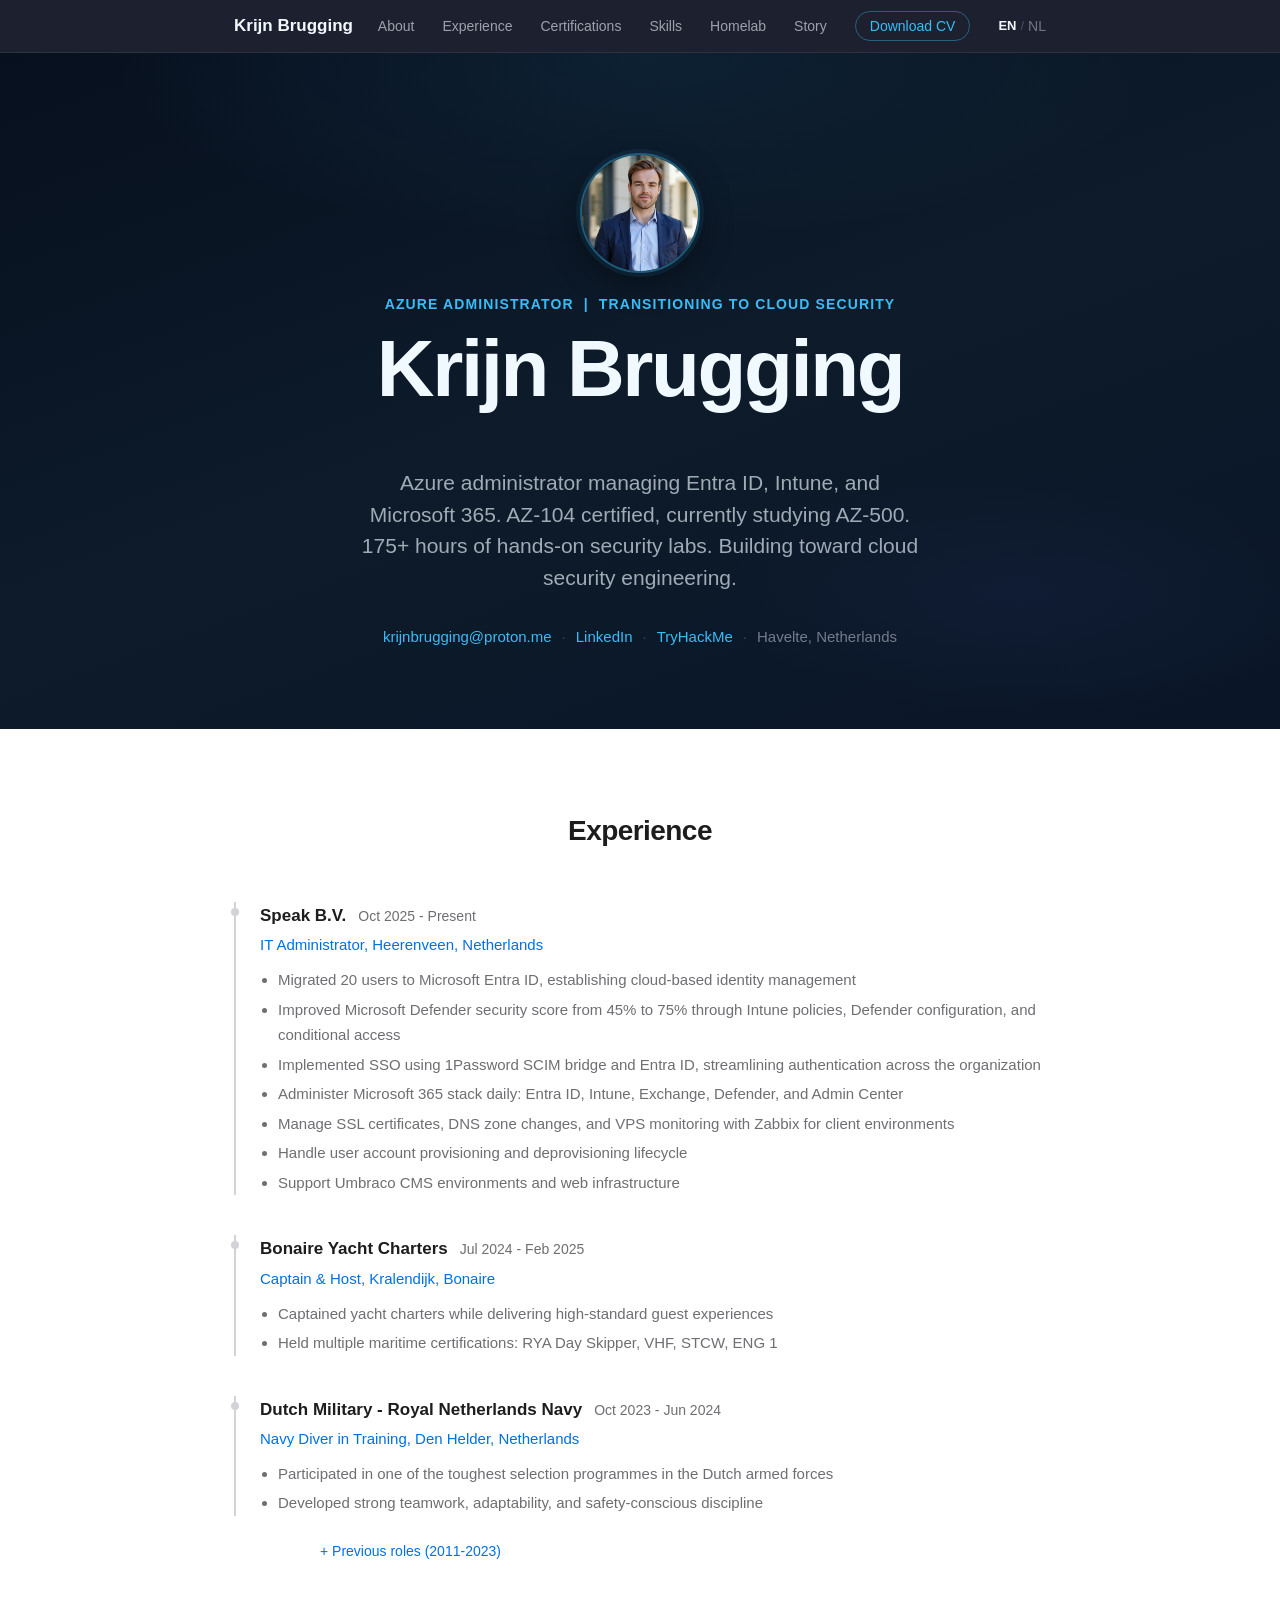
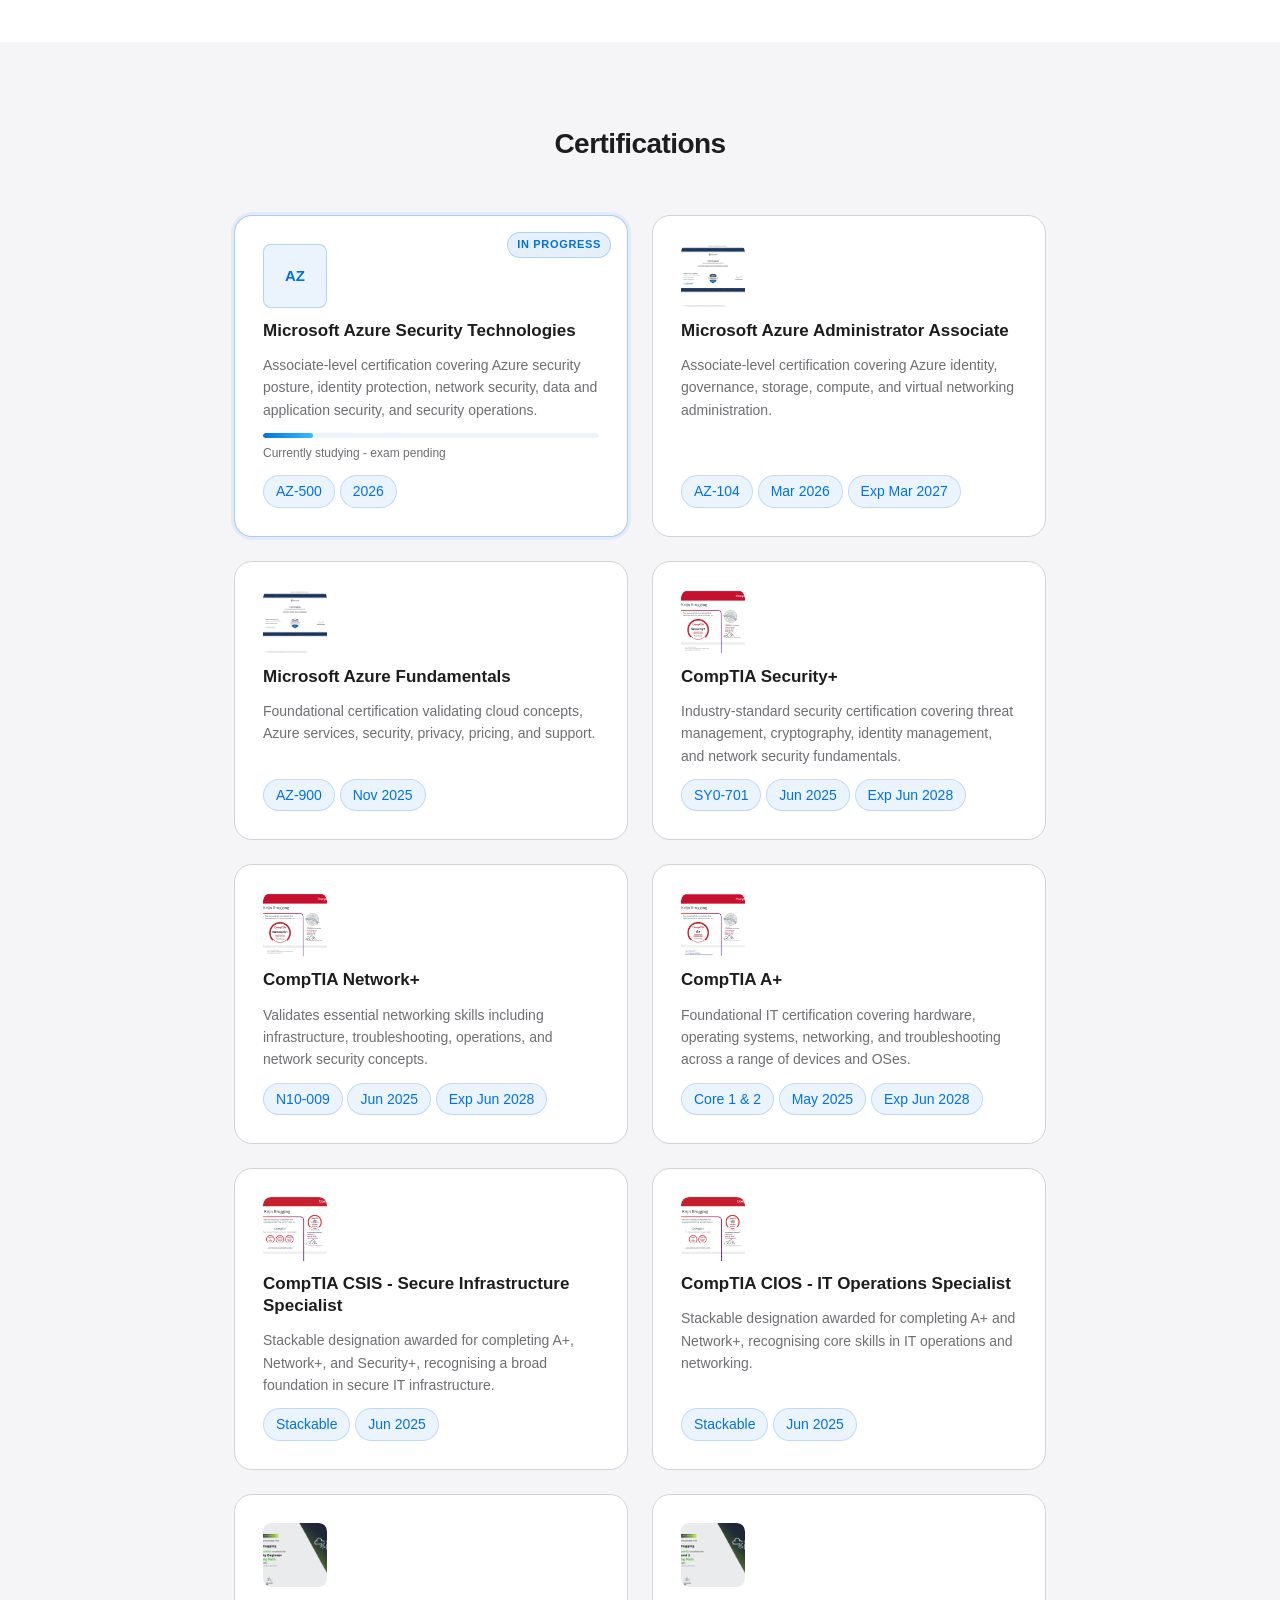
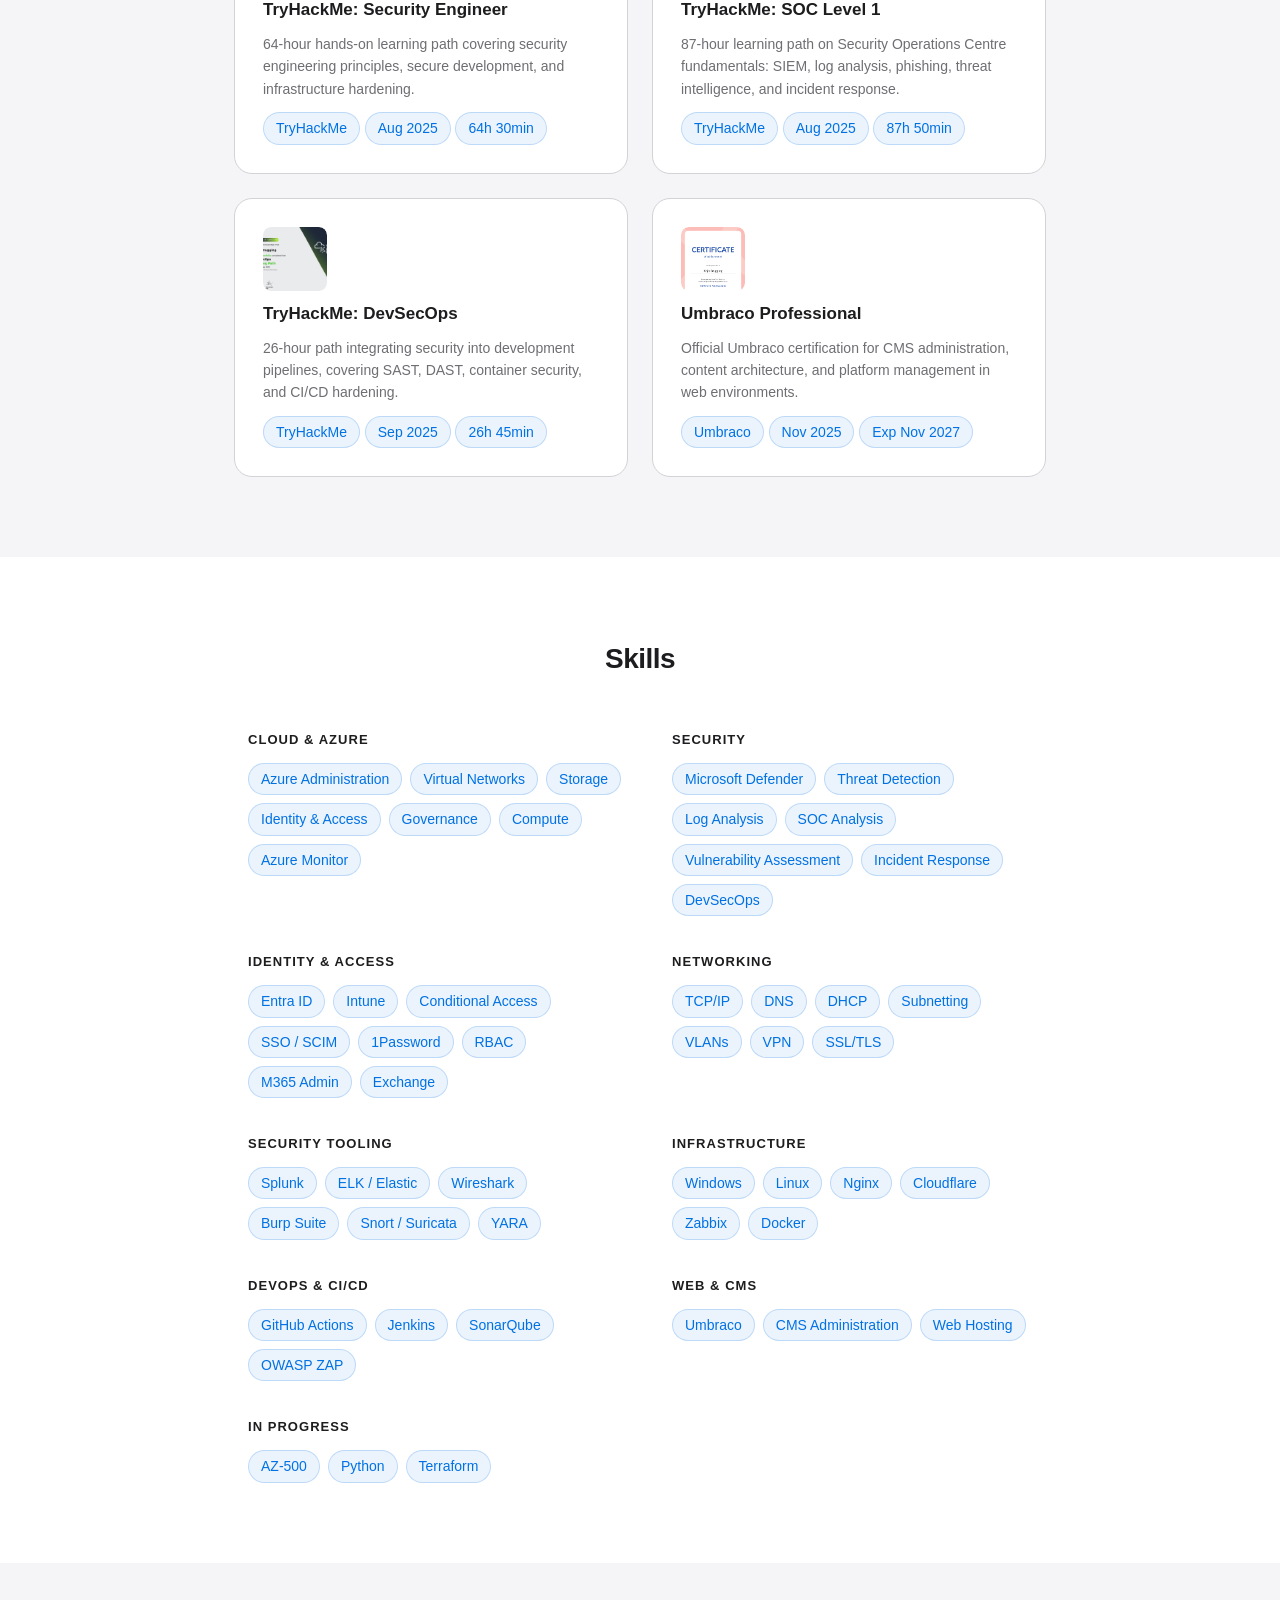
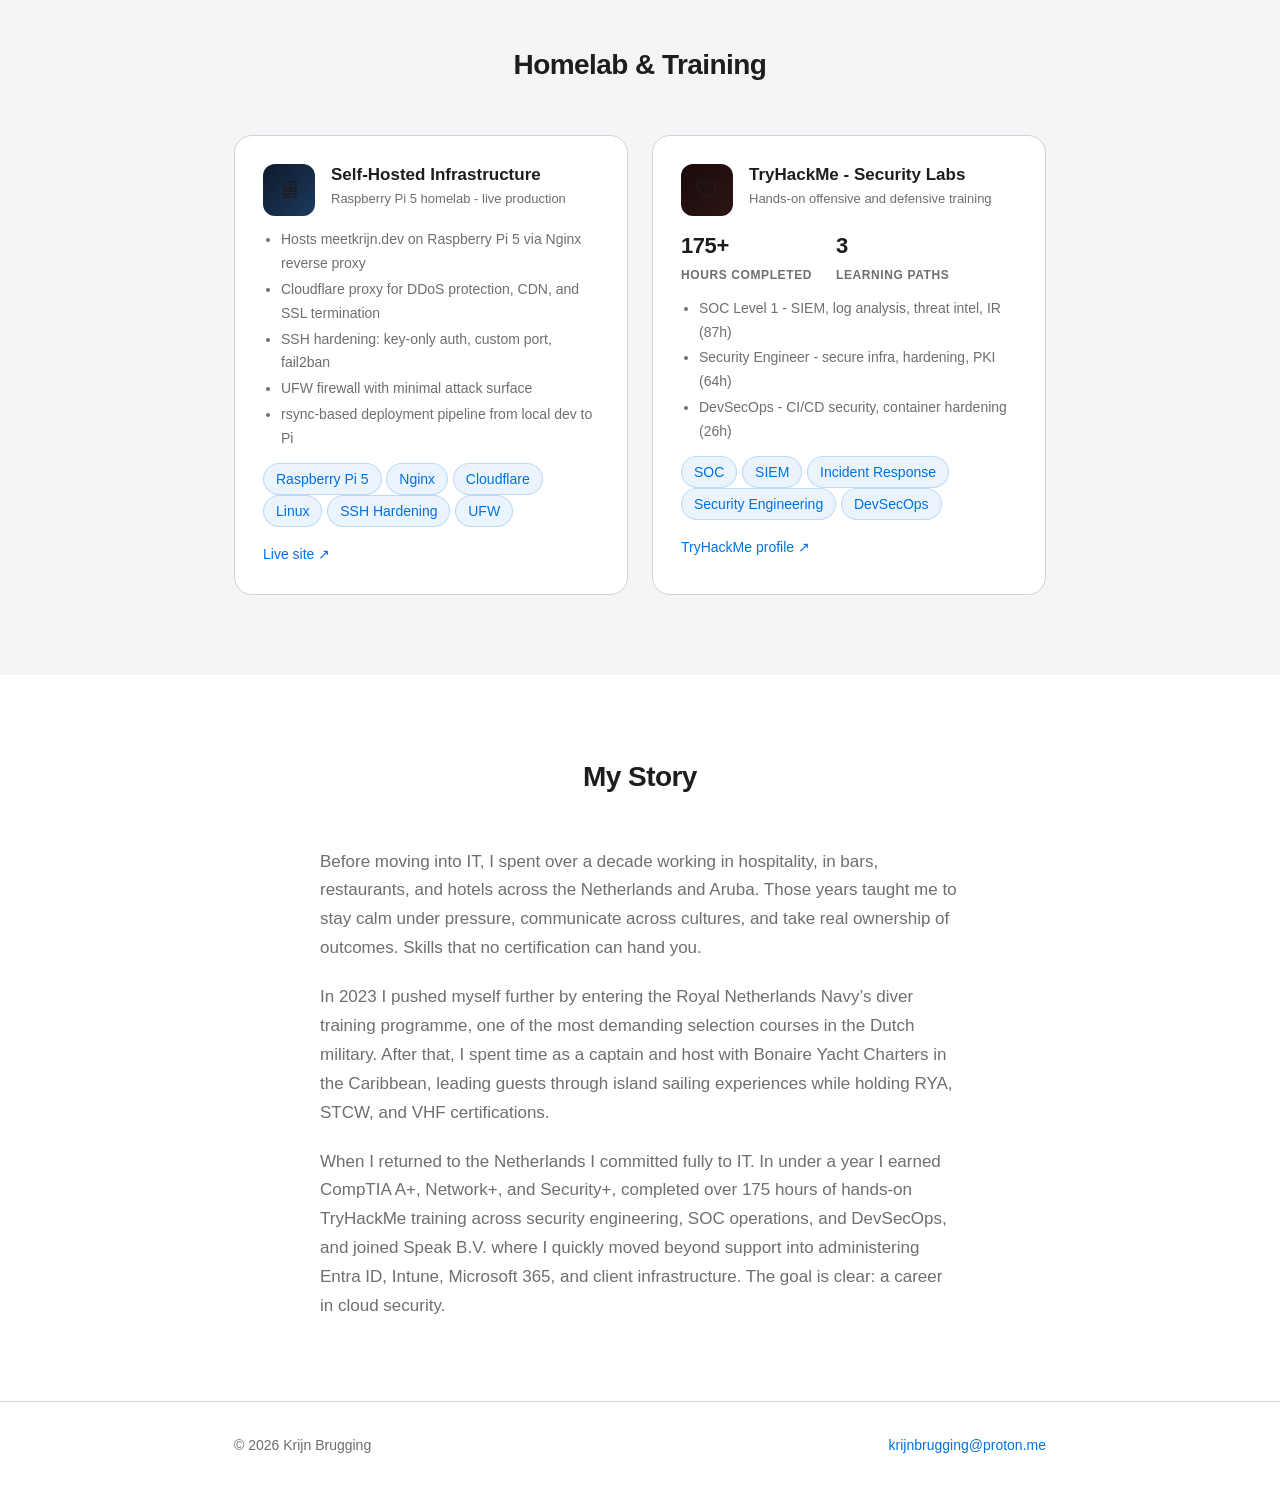
==== index.html @ ec7f920e "feat: resume site refresh - dark hero, cloud security positioning, homelab section, AZ-500 card" ====
<!DOCTYPE html>
<html lang="en">
<head>
  <meta charset="UTF-8">
  <meta name="viewport" content="width=device-width, initial-scale=1.0">
  <meta name="description" content="Krijn Brugging, Azure Administrator transitioning to cloud security. AZ-104 certified, studying AZ-500. Security+, Network+, 175+ hours hands-on security training.">

  <!-- Open Graph -->
  <meta property="og:title" content="Krijn Brugging | Azure Administrator - Transitioning to Cloud Security">
  <meta property="og:description" content="Azure Administrator managing Entra ID, Intune, and Microsoft 365. AZ-104 certified, studying AZ-500. Building toward cloud security engineering in the Netherlands.">
  <meta property="og:url" content="https://meetkrijn.dev">
  <meta property="og:type" content="website">

  <!-- Canonical -->
  <link rel="canonical" href="https://meetkrijn.dev">

  <title>Krijn Brugging | Azure Administrator - Transitioning to Cloud Security</title>
  <link rel="stylesheet" href="style.css?v=4">
</head>
<body>
  <header class="site-nav">
    <nav class="container nav-inner">
      <a href="#hero" class="nav-name">Krijn Brugging</a>
      <ul class="nav-links">
        <li><a href="#hero">About</a></li>
        <li><a href="#experience">Experience</a></li>
        <li><a href="#projects">Certifications</a></li>
        <li><a href="#skills">Skills</a></li>
        <li><a href="#homelab">Homelab</a></li>
        <li><a href="#story">Story</a></li>
        <li>
          <a href="assets/cv-en.pdf" class="nav-cta" download>Download CV</a>
        </li>
        <li class="nav-lang">
          <span class="lang-active">EN</span>
          <span class="lang-sep">/</span>
          <a href="nl/">NL</a>
        </li>
      </ul>
    </nav>
  </header>
  <main>
    <section id="hero" class="hero">
      <div class="container">
        <div class="hero-identity">
          <img src="assets/profile.jpg" alt="Krijn Brugging" class="hero-photo">
          <div class="hero-title">
            <p class="hero-eyebrow">Azure Administrator &nbsp;|&nbsp; Transitioning to Cloud Security</p>
            <h1 class="hero-name">Krijn Brugging</h1>
          </div>
        </div>
        <p class="hero-bio">
          Azure administrator managing Entra ID, Intune, and Microsoft 365.
          AZ-104 certified, currently studying AZ-500. 175+ hours of hands-on
          security labs. Building toward cloud security engineering.
        </p>
        <div class="hero-links">
          <a href="mailto:krijnbrugging@proton.me">krijnbrugging@proton.me</a>
          <span class="hero-sep">·</span>
          <a href="https://www.linkedin.com/in/krijn-brugging-920168384" target="_blank" rel="noopener">LinkedIn</a>
          <span class="hero-sep">·</span>
          <a href="https://tryhackme.com/p/T1MBER.W0LF" target="_blank" rel="noopener">TryHackMe</a>
          <span class="hero-sep">·</span>
          <span class="hero-location">Havelte, Netherlands</span>
        </div>
      </div>
    </section>

  <section id="experience" class="section">
    <div class="container">
      <h2 class="section-title">Experience</h2>
      <div class="timeline">

        <div class="timeline-item">
          <div class="timeline-meta">
            <span class="timeline-company">Speak B.V.</span>
            <span class="timeline-period">Oct 2025 - Present</span>
          </div>
          <h3 class="timeline-role">IT Administrator, Heerenveen, Netherlands</h3>
          <ul class="timeline-bullets">
            <li>Migrated 20 users to Microsoft Entra ID, establishing cloud-based identity management</li>
            <li>Improved Microsoft Defender security score from 45% to 75% through Intune policies, Defender configuration, and conditional access</li>
            <li>Implemented SSO using 1Password SCIM bridge and Entra ID, streamlining authentication across the organization</li>
            <li>Administer Microsoft 365 stack daily: Entra ID, Intune, Exchange, Defender, and Admin Center</li>
            <li>Manage SSL certificates, DNS zone changes, and VPS monitoring with Zabbix for client environments</li>
            <li>Handle user account provisioning and deprovisioning lifecycle</li>
            <li>Support Umbraco CMS environments and web infrastructure</li>
          </ul>
        </div>

        <div class="timeline-item">
          <div class="timeline-meta">
            <span class="timeline-company">Bonaire Yacht Charters</span>
            <span class="timeline-period">Jul 2024 - Feb 2025</span>
          </div>
          <h3 class="timeline-role">Captain &amp; Host, Kralendijk, Bonaire</h3>
          <ul class="timeline-bullets">
            <li>Captained yacht charters while delivering high-standard guest experiences</li>
            <li>Held multiple maritime certifications: RYA Day Skipper, VHF, STCW, ENG 1</li>
          </ul>
        </div>

        <div class="timeline-item">
          <div class="timeline-meta">
            <span class="timeline-company">Dutch Military - Royal Netherlands Navy</span>
            <span class="timeline-period">Oct 2023 - Jun 2024</span>
          </div>
          <h3 class="timeline-role">Navy Diver in Training, Den Helder, Netherlands</h3>
          <ul class="timeline-bullets">
            <li>Participated in one of the toughest selection programmes in the Dutch armed forces</li>
            <li>Developed strong teamwork, adaptability, and safety-conscious discipline</li>
          </ul>
        </div>

      </div>
      <details class="story-history">
        <summary class="story-history-toggle">Previous roles (2011-2023)</summary>
        <ul class="history-list">
          <li>
            <span class="history-company">Hospitality, Aruba</span>
            <span class="history-period">2014-2023</span>
            <span class="history-role">Bar, restaurant, and hotel work across multiple venues in Aruba</span>
          </li>
          <li>
            <span class="history-company">Hospitality &amp; general labour, Netherlands</span>
            <span class="history-period">2011-2014</span>
            <span class="history-role">Various bar, restaurant, and general labourer roles</span>
          </li>
        </ul>
      </details>
    </div>
  </section>

  <section id="projects" class="section section-alt">
    <div class="container">
      <h2 class="section-title">Certifications</h2>
      <div class="cards-grid">

        <div class="card in-progress">
          <span class="in-progress-badge">In Progress</span>
          <div class="cert-thumb-placeholder" aria-hidden="true">AZ</div>
          <h3 class="card-title">Microsoft Azure Security Technologies</h3>
          <p class="card-desc">
            Associate-level certification covering Azure security posture, identity protection,
            network security, data and application security, and security operations.
          </p>
          <div class="progress-section">
            <div class="progress-bar-wrap">
              <div class="progress-bar"></div>
            </div>
            <span class="progress-label">Currently studying - exam pending</span>
          </div>
          <div class="card-tags">
            <span class="tag">AZ-500</span>
            <span class="tag">2026</span>
          </div>
        </div>

        <div class="card">
          <button class="cert-thumb" data-img="assets/certs/az-104.png" aria-label="View Azure Administrator certificate">
            <img src="assets/certs/az-104.png" alt="Microsoft Azure Administrator Associate certificate" loading="lazy">
          </button>
          <h3 class="card-title">Microsoft Azure Administrator Associate</h3>
          <p class="card-desc">
            Associate-level certification covering Azure identity, governance, storage,
            compute, and virtual networking administration.
          </p>
          <div class="card-tags">
            <span class="tag">AZ-104</span>
            <span class="tag">Mar 2026</span>
            <span class="tag">Exp Mar 2027</span>
          </div>
        </div>

        <div class="card">
          <button class="cert-thumb" data-img="assets/certs/az-900.png" aria-label="View Azure Fundamentals certificate">
            <img src="assets/certs/az-900.png" alt="Microsoft Azure Fundamentals certificate" loading="lazy">
          </button>
          <h3 class="card-title">Microsoft Azure Fundamentals</h3>
          <p class="card-desc">
            Foundational certification validating cloud concepts, Azure services,
            security, privacy, pricing, and support.
          </p>
          <div class="card-tags">
            <span class="tag">AZ-900</span>
            <span class="tag">Nov 2025</span>
          </div>
        </div>

        <div class="card">
          <button class="cert-thumb" data-img="assets/certs/security-plus.png" aria-label="View Security+ certificate">
            <img src="assets/certs/security-plus.png" alt="CompTIA Security+ certificate" loading="lazy">
          </button>
          <h3 class="card-title">CompTIA Security+</h3>
          <p class="card-desc">
            Industry-standard security certification covering threat management,
            cryptography, identity management, and network security fundamentals.
          </p>
          <div class="card-tags">
            <span class="tag">SY0-701</span>
            <span class="tag">Jun 2025</span>
            <span class="tag">Exp Jun 2028</span>
          </div>
        </div>

        <div class="card">
          <button class="cert-thumb" data-img="assets/certs/network-plus.png" aria-label="View Network+ certificate">
            <img src="assets/certs/network-plus.png" alt="CompTIA Network+ certificate" loading="lazy">
          </button>
          <h3 class="card-title">CompTIA Network+</h3>
          <p class="card-desc">
            Validates essential networking skills including infrastructure,
            troubleshooting, operations, and network security concepts.
          </p>
          <div class="card-tags">
            <span class="tag">N10-009</span>
            <span class="tag">Jun 2025</span>
            <span class="tag">Exp Jun 2028</span>
          </div>
        </div>

        <div class="card">
          <button class="cert-thumb" data-img="assets/certs/a-plus.png" aria-label="View A+ certificate">
            <img src="assets/certs/a-plus.png" alt="CompTIA A+ certificate" loading="lazy">
          </button>
          <h3 class="card-title">CompTIA A+</h3>
          <p class="card-desc">
            Foundational IT certification covering hardware, operating systems,
            networking, and troubleshooting across a range of devices and OSes.
          </p>
          <div class="card-tags">
            <span class="tag">Core 1 &amp; 2</span>
            <span class="tag">May 2025</span>
            <span class="tag">Exp Jun 2028</span>
          </div>
        </div>

        <div class="card">
          <button class="cert-thumb" data-img="assets/certs/csis.png" aria-label="View CSIS certificate">
            <img src="assets/certs/csis.png" alt="CompTIA CSIS certificate" loading="lazy">
          </button>
          <h3 class="card-title">CompTIA CSIS - Secure Infrastructure Specialist</h3>
          <p class="card-desc">
            Stackable designation awarded for completing A+, Network+, and Security+,
            recognising a broad foundation in secure IT infrastructure.
          </p>
          <div class="card-tags">
            <span class="tag">Stackable</span>
            <span class="tag">Jun 2025</span>
          </div>
        </div>

        <div class="card">
          <button class="cert-thumb" data-img="assets/certs/cios.png" aria-label="View CIOS certificate">
            <img src="assets/certs/cios.png" alt="CompTIA CIOS certificate" loading="lazy">
          </button>
          <h3 class="card-title">CompTIA CIOS - IT Operations Specialist</h3>
          <p class="card-desc">
            Stackable designation awarded for completing A+ and Network+,
            recognising core skills in IT operations and networking.
          </p>
          <div class="card-tags">
            <span class="tag">Stackable</span>
            <span class="tag">Jun 2025</span>
          </div>
        </div>

        <div class="card">
          <button class="cert-thumb" data-img="assets/certs/tryhackme-se.png" aria-label="View TryHackMe Security Engineer certificate">
            <img src="assets/certs/tryhackme-se.png" alt="TryHackMe Security Engineer certificate" loading="lazy">
          </button>
          <h3 class="card-title">TryHackMe: Security Engineer</h3>
          <p class="card-desc">
            64-hour hands-on learning path covering security engineering
            principles, secure development, and infrastructure hardening.
          </p>
          <div class="card-tags">
            <span class="tag">TryHackMe</span>
            <span class="tag">Aug 2025</span>
            <span class="tag">64h 30min</span>
          </div>
        </div>

        <div class="card">
          <button class="cert-thumb" data-img="assets/certs/tryhackme-soc.png" aria-label="View TryHackMe SOC Level 1 certificate">
            <img src="assets/certs/tryhackme-soc.png" alt="TryHackMe SOC Level 1 certificate" loading="lazy">
          </button>
          <h3 class="card-title">TryHackMe: SOC Level 1</h3>
          <p class="card-desc">
            87-hour learning path on Security Operations Centre fundamentals:
            SIEM, log analysis, phishing, threat intelligence, and incident response.
          </p>
          <div class="card-tags">
            <span class="tag">TryHackMe</span>
            <span class="tag">Aug 2025</span>
            <span class="tag">87h 50min</span>
          </div>
        </div>

        <div class="card">
          <button class="cert-thumb" data-img="assets/certs/tryhackme-devsecops.png" aria-label="View TryHackMe DevSecOps certificate">
            <img src="assets/certs/tryhackme-devsecops.png" alt="TryHackMe DevSecOps certificate" loading="lazy">
          </button>
          <h3 class="card-title">TryHackMe: DevSecOps</h3>
          <p class="card-desc">
            26-hour path integrating security into development pipelines,
            covering SAST, DAST, container security, and CI/CD hardening.
          </p>
          <div class="card-tags">
            <span class="tag">TryHackMe</span>
            <span class="tag">Sep 2025</span>
            <span class="tag">26h 45min</span>
          </div>
        </div>

        <div class="card">
          <button class="cert-thumb" data-img="assets/certs/umbraco.png" aria-label="View Umbraco Professional certificate">
            <img src="assets/certs/umbraco.png" alt="Umbraco Professional certificate" loading="lazy">
          </button>
          <h3 class="card-title">Umbraco Professional</h3>
          <p class="card-desc">
            Official Umbraco certification for CMS administration, content
            architecture, and platform management in web environments.
          </p>
          <div class="card-tags">
            <span class="tag">Umbraco</span>
            <span class="tag">Nov 2025</span>
            <span class="tag">Exp Nov 2027</span>
          </div>
        </div>

      </div>
    </div>
  </section>

  <section id="skills" class="section">
    <div class="container">
      <h2 class="section-title">Skills</h2>
      <div class="skills-grid">

        <div class="skill-group">
          <h3 class="skill-group-title">Cloud &amp; Azure</h3>
          <div class="skill-tags">
            <span class="tag">Azure Administration</span>
            <span class="tag">Virtual Networks</span>
            <span class="tag">Storage</span>
            <span class="tag">Identity &amp; Access</span>
            <span class="tag">Governance</span>
            <span class="tag">Compute</span>
            <span class="tag">Azure Monitor</span>
          </div>
        </div>

        <div class="skill-group">
          <h3 class="skill-group-title">Security</h3>
          <div class="skill-tags">
            <span class="tag">Microsoft Defender</span>
            <span class="tag">Threat Detection</span>
            <span class="tag">Log Analysis</span>
            <span class="tag">SOC Analysis</span>
            <span class="tag">Vulnerability Assessment</span>
            <span class="tag">Incident Response</span>
            <span class="tag">DevSecOps</span>
          </div>
        </div>

        <div class="skill-group">
          <h3 class="skill-group-title">Identity &amp; Access</h3>
          <div class="skill-tags">
            <span class="tag">Entra ID</span>
            <span class="tag">Intune</span>
            <span class="tag">Conditional Access</span>
            <span class="tag">SSO / SCIM</span>
            <span class="tag">1Password</span>
            <span class="tag">RBAC</span>
            <span class="tag">M365 Admin</span>
            <span class="tag">Exchange</span>
          </div>
        </div>

        <div class="skill-group">
          <h3 class="skill-group-title">Networking</h3>
          <div class="skill-tags">
            <span class="tag">TCP/IP</span>
            <span class="tag">DNS</span>
            <span class="tag">DHCP</span>
            <span class="tag">Subnetting</span>
            <span class="tag">VLANs</span>
            <span class="tag">VPN</span>
            <span class="tag">SSL/TLS</span>
          </div>
        </div>

        <div class="skill-group">
          <h3 class="skill-group-title">Security Tooling</h3>
          <div class="skill-tags">
            <span class="tag">Splunk</span>
            <span class="tag">ELK / Elastic</span>
            <span class="tag">Wireshark</span>
            <span class="tag">Burp Suite</span>
            <span class="tag">Snort / Suricata</span>
            <span class="tag">YARA</span>
          </div>
        </div>

        <div class="skill-group">
          <h3 class="skill-group-title">Infrastructure</h3>
          <div class="skill-tags">
            <span class="tag">Windows</span>
            <span class="tag">Linux</span>
            <span class="tag">Nginx</span>
            <span class="tag">Cloudflare</span>
            <span class="tag">Zabbix</span>
            <span class="tag">Docker</span>
          </div>
        </div>

        <div class="skill-group">
          <h3 class="skill-group-title">DevOps &amp; CI/CD</h3>
          <div class="skill-tags">
            <span class="tag">GitHub Actions</span>
            <span class="tag">Jenkins</span>
            <span class="tag">SonarQube</span>
            <span class="tag">OWASP ZAP</span>
          </div>
        </div>

        <div class="skill-group">
          <h3 class="skill-group-title">Web &amp; CMS</h3>
          <div class="skill-tags">
            <span class="tag">Umbraco</span>
            <span class="tag">CMS Administration</span>
            <span class="tag">Web Hosting</span>
          </div>
        </div>

        <div class="skill-group">
          <h3 class="skill-group-title">In Progress</h3>
          <div class="skill-tags">
            <span class="tag">AZ-500</span>
            <span class="tag">Python</span>
            <span class="tag">Terraform</span>
          </div>
        </div>

      </div>
    </div>
  </section>

  <section id="homelab" class="section section-alt">
    <div class="container">
      <h2 class="section-title">Homelab &amp; Training</h2>
      <div class="cards-grid">

        <div class="card">
          <div class="card-header">
            <div class="card-icon card-icon-pi">&#128421;</div>
            <div>
              <h3 class="card-title">Self-Hosted Infrastructure</h3>
              <p class="card-subtitle">Raspberry Pi 5 homelab - live production</p>
            </div>
          </div>
          <ul class="card-bullets">
            <li>Hosts meetkrijn.dev on Raspberry Pi 5 via Nginx reverse proxy</li>
            <li>Cloudflare proxy for DDoS protection, CDN, and SSL termination</li>
            <li>SSH hardening: key-only auth, custom port, fail2ban</li>
            <li>UFW firewall with minimal attack surface</li>
            <li>rsync-based deployment pipeline from local dev to Pi</li>
          </ul>
          <div class="card-tags">
            <span class="tag">Raspberry Pi 5</span>
            <span class="tag">Nginx</span>
            <span class="tag">Cloudflare</span>
            <span class="tag">Linux</span>
            <span class="tag">SSH Hardening</span>
            <span class="tag">UFW</span>
          </div>
          <a href="https://meetkrijn.dev" class="card-link" target="_blank" rel="noopener">Live site &#8599;</a>
        </div>

        <div class="card">
          <div class="card-header">
            <div class="card-icon card-icon-thm">&#128737;</div>
            <div>
              <h3 class="card-title">TryHackMe - Security Labs</h3>
              <p class="card-subtitle">Hands-on offensive and defensive training</p>
            </div>
          </div>
          <div class="stat-row">
            <div class="stat">
              <span class="stat-value">175+</span>
              <span class="stat-label">Hours completed</span>
            </div>
            <div class="stat">
              <span class="stat-value">3</span>
              <span class="stat-label">Learning paths</span>
            </div>
          </div>
          <ul class="card-bullets">
            <li>SOC Level 1 - SIEM, log analysis, threat intel, IR (87h)</li>
            <li>Security Engineer - secure infra, hardening, PKI (64h)</li>
            <li>DevSecOps - CI/CD security, container hardening (26h)</li>
          </ul>
          <div class="card-tags">
            <span class="tag">SOC</span>
            <span class="tag">SIEM</span>
            <span class="tag">Incident Response</span>
            <span class="tag">Security Engineering</span>
            <span class="tag">DevSecOps</span>
          </div>
          <a href="https://tryhackme.com/p/T1MBER.W0LF" class="card-link" target="_blank" rel="noopener">TryHackMe profile &#8599;</a>
        </div>

      </div>
    </div>
  </section>

  <section id="story" class="section">
    <div class="container">
      <h2 class="section-title">My Story</h2>
      <div class="story-body">
        <p>
          Before moving into IT, I spent over a decade working in hospitality, in bars, restaurants, and hotels
          across the Netherlands and Aruba. Those years taught me to stay calm under pressure, communicate across
          cultures, and take real ownership of outcomes. Skills that no certification can hand you.
        </p>
        <p>
          In 2023 I pushed myself further by entering the Royal Netherlands Navy&#8217;s diver training programme, one of the most
          demanding selection courses in the Dutch military. After that, I spent time as a captain and host with Bonaire Yacht
          Charters in the Caribbean, leading guests through island sailing experiences while holding RYA, STCW, and VHF certifications.
        </p>
        <p>
          When I returned to the Netherlands I committed fully to IT. In under a year I earned CompTIA A+, Network+, and Security+,
          completed over 175 hours of hands-on TryHackMe training across security engineering, SOC operations, and DevSecOps,
          and joined Speak B.V. where I quickly moved beyond support into administering Entra ID, Intune, Microsoft 365, and
          client infrastructure. The goal is clear: a career in cloud security.
        </p>
      </div>
    </div>
  </section>

</main>

<footer class="site-footer">
  <div class="container footer-inner">
    <span>&#169; 2026 Krijn Brugging</span>
    <a href="mailto:krijnbrugging@proton.me">krijnbrugging@proton.me</a>
  </div>
</footer>

<div id="cert-lightbox" class="lightbox" hidden aria-modal="true" role="dialog" aria-label="Certificate">
  <button class="lightbox-close" aria-label="Close">&#215;</button>
  <img class="lightbox-img" src="" alt="Certificate">
</div>

<script src="assets/script.js?v=2"></script>
</body>
</html>
---- style.css ----
/* Reset & base */
*, *::before, *::after {
  box-sizing: border-box;
  margin: 0;
  padding: 0;
}

:root {
  --bg: #ffffff;
  --bg-alt: #f5f5f7;
  --text: #1d1d1f;
  --text-muted: #6e6e73;
  --accent: #0071e3;
  --border: #d2d2d7;
  --max-w: 860px;
  --pad-section: 80px;
  --font: -apple-system, BlinkMacSystemFont, 'Segoe UI', Helvetica, Arial, sans-serif;
  color-scheme: light;
}

html {
  scroll-behavior: smooth;
}

body {
  font-family: var(--font);
  background: var(--bg);
  color: var(--text);
  font-size: 17px;
  line-height: 1.6;
  -webkit-font-smoothing: antialiased;
  -moz-osx-font-smoothing: grayscale;
}

.container {
  max-width: var(--max-w);
  margin: 0 auto;
  padding: 0 24px;
}

a {
  color: var(--accent);
  text-decoration: none;
}

a:hover {
  text-decoration: underline;
}

/* Responsive */
@media (max-width: 640px) {
  :root {
    --pad-section: 48px;
  }
}

/* Navigation */
.site-nav {
  position: sticky;
  top: 0;
  z-index: 100;
  background: rgba(10, 15, 30, 0.92);
  backdrop-filter: saturate(180%) blur(20px);
  -webkit-backdrop-filter: saturate(180%) blur(20px);
  border-bottom: 1px solid rgba(255, 255, 255, 0.08);
}

.nav-inner {
  display: flex;
  align-items: center;
  justify-content: space-between;
  height: 52px;
}

.nav-name {
  font-weight: 600;
  font-size: 17px;
  color: #f0f9ff;
}

.nav-name:hover {
  text-decoration: none;
  color: #38bdf8;
}

.nav-links {
  display: flex;
  align-items: center;
  gap: 28px;
  list-style: none;
}

.nav-links a {
  font-size: 14px;
  color: rgba(240, 249, 255, 0.6);
  transition: color 0.15s;
}

.nav-links a:hover {
  color: #f0f9ff;
  text-decoration: none;
}

.nav-links .nav-cta {
  font-size: 14px;
  font-weight: 500;
  color: #38bdf8;
  border: 1px solid rgba(56, 189, 248, 0.4);
  padding: 6px 14px;
  border-radius: 980px;
  transition: background 0.15s, color 0.15s;
}

.nav-lang {
  display: flex;
  align-items: center;
  gap: 4px;
  font-size: 13px;
}

.lang-active {
  font-weight: 600;
  color: #f0f9ff;
}

.lang-sep {
  color: rgba(255, 255, 255, 0.2);
}

.nav-links .nav-cta:hover {
  background: #38bdf8;
  color: #07101f;
}

.nav-lang a {
  color: rgba(240, 249, 255, 0.4);
  text-decoration: none;
}

.nav-lang a:hover {
  color: #f0f9ff;
}

@media (max-width: 640px) {
  .nav-links li:not(:last-child) {
    display: none;
  }
}

/* Hero */
.hero {
  padding: 100px 0 80px;
  background: linear-gradient(160deg, #07101f 0%, #0d1b2a 50%, #0a1628 100%);
  position: relative;
  overflow: hidden;
}

.hero::before {
  content: '';
  position: absolute;
  inset: 0;
  background:
    radial-gradient(ellipse 60% 40% at 50% 0%, rgba(56, 189, 248, 0.07) 0%, transparent 70%),
    radial-gradient(ellipse 40% 30% at 80% 80%, rgba(99, 102, 241, 0.05) 0%, transparent 60%);
  pointer-events: none;
}

.hero-identity {
  display: flex;
  flex-direction: column;
  align-items: center;
  gap: 20px;
  margin-bottom: 32px;
}

.hero-photo {
  width: 120px;
  height: 120px;
  border-radius: 50%;
  object-fit: cover;
  object-position: center top;
  flex-shrink: 0;
  border: 2px solid rgba(56, 189, 248, 0.4);
  box-shadow: 0 0 0 4px rgba(56, 189, 248, 0.08), 0 8px 32px rgba(0, 0, 0, 0.4);
}

.hero-title {
  text-align: center;
}

.hero-eyebrow {
  font-size: 14px;
  color: #38bdf8;
  font-weight: 600;
  margin-bottom: 12px;
  letter-spacing: 0.08em;
  text-transform: uppercase;
}

.hero-name {
  font-size: clamp(52px, 8vw, 80px);
  font-weight: 700;
  letter-spacing: -0.03em;
  line-height: 1.05;
  color: #f0f9ff;
  margin-bottom: 24px;
}

.hero-bio {
  font-size: 21px;
  color: rgba(240, 249, 255, 0.65);
  max-width: 560px;
  line-height: 1.5;
  margin: 0 auto 32px;
  text-align: center;
}

.hero-links {
  display: flex;
  align-items: center;
  justify-content: center;
  gap: 10px;
  font-size: 15px;
  flex-wrap: wrap;
}

.hero-sep {
  color: rgba(240, 249, 255, 0.2);
}

.hero-location {
  font-size: 15px;
  color: rgba(240, 249, 255, 0.45);
}

.hero-links a {
  color: #38bdf8;
}

@media (max-width: 640px) {
  .hero {
    padding: 64px 0 48px;
  }

  .hero-identity {
    align-items: center;
  }
}

/* Shared section styles */
.section {
  padding: var(--pad-section) 0;
}

.section-alt {
  background: var(--bg-alt);
}

.section-title {
  font-size: 28px;
  font-weight: 700;
  letter-spacing: -0.02em;
  color: var(--text);
  margin-bottom: 48px;
  text-align: center;
}

/* Timeline */
.timeline {
  display: flex;
  flex-direction: column;
  gap: 40px;
}

.timeline-item {
  position: relative;
  border-left: 2px solid var(--border);
  padding-left: 24px;
  transition: border-color 0.2s;
}

.timeline-item::before {
  content: '';
  position: absolute;
  left: -5px;
  top: 6px;
  width: 8px;
  height: 8px;
  border-radius: 50%;
  background: var(--border);
  transition: background 0.2s;
}

.timeline-item:hover {
  border-color: var(--accent);
}

.timeline-item:hover::before {
  background: var(--accent);
}

.timeline-meta {
  display: flex;
  align-items: baseline;
  gap: 12px;
  margin-bottom: 4px;
  flex-wrap: wrap;
}

.timeline-company {
  font-weight: 600;
  font-size: 17px;
  color: var(--text);
}

.timeline-period {
  font-size: 14px;
  color: var(--text-muted);
}

.timeline-role {
  font-size: 15px;
  font-weight: 500;
  color: var(--accent);
  margin-bottom: 10px;
}

.timeline-bullets {
  padding-left: 18px;
  color: var(--text-muted);
  font-size: 15px;
  line-height: 1.7;
}

.timeline-bullets li + li {
  margin-top: 4px;
}

/* Skills */
.skills-grid {
  display: grid;
  grid-template-columns: repeat(auto-fill, minmax(280px, 1fr));
  gap: 36px;
}

.skill-group {
  padding-left: 12px;
  border-left: 2px solid transparent;
  transition: border-color 0.2s;
}

.skill-group:hover {
  border-color: var(--accent);
}

.skill-group-title {
  font-size: 13px;
  font-weight: 600;
  text-transform: uppercase;
  letter-spacing: 0.08em;
  color: var(--text);
  margin-bottom: 12px;
}

.skill-tags {
  display: flex;
  flex-wrap: wrap;
  gap: 8px;
}

.tag {
  display: inline-block;
  font-size: 14px;
  font-weight: 500;
  color: var(--accent);
  background: rgba(0, 113, 227, 0.08);
  border: 1px solid rgba(0, 113, 227, 0.2);
  padding: 4px 12px;
  border-radius: 980px;
}

/* Cards */
.cards-grid {
  display: grid;
  grid-template-columns: repeat(auto-fill, minmax(300px, 1fr));
  gap: 24px;
}

.card {
  background: var(--bg);
  border: 1px solid var(--border);
  border-radius: 18px;
  padding: 28px;
  display: flex;
  flex-direction: column;
  gap: 12px;
  transition: transform 0.18s ease, box-shadow 0.18s ease;
  position: relative;
}

.card:hover {
  transform: translateY(-4px);
  box-shadow: 0 8px 24px rgba(0, 0, 0, 0.08);
}

.card-title {
  font-size: 17px;
  font-weight: 600;
  color: var(--text);
  line-height: 1.3;
}

.card-desc {
  font-size: 14px;
  color: var(--text-muted);
  line-height: 1.6;
  flex: 1;
}

.card-link {
  font-size: 14px;
  font-weight: 500;
  margin-top: 4px;
}

.card-verify {
  font-size: 13px;
  font-weight: 500;
  color: var(--text-muted);
  align-self: flex-start;
  transition: color 0.15s;
}

.card-verify:hover {
  color: var(--accent);
  text-decoration: none;
}

/* Footer */
.site-footer {
  border-top: 1px solid var(--border);
  padding: 32px 0;
}

.footer-inner {
  display: flex;
  align-items: center;
  justify-content: space-between;
  font-size: 14px;
  color: var(--text-muted);
  flex-wrap: wrap;
  gap: 8px;
}

/* Story section */
.story-body {
  max-width: 640px;
  margin: 0 auto;
  display: flex;
  flex-direction: column;
  gap: 20px;
}

.story-body p {
  font-size: 17px;
  color: var(--text-muted);
  line-height: 1.7;
}

/* Cert thumbnail + lightbox */
.cert-thumb {
  display: block;
  border: none;
  background: none;
  cursor: pointer;
  padding: 0;
  width: 64px;
  height: 64px;
  min-width: 64px;
  max-width: 64px;
  border-radius: 8px;
  overflow: hidden;
  align-self: flex-start;
  transition: transform 0.15s;
  flex-shrink: 0;
}

.cert-thumb:hover {
  transform: scale(1.08);
}

.cert-thumb img {
  width: 100%;
  height: 100%;
  object-fit: cover;
  object-position: top center;
  border-radius: 8px;
}

.lightbox {
  position: fixed;
  inset: 0;
  z-index: 1000;
  background: rgba(0, 0, 0, 0.78);
  display: flex;
  align-items: center;
  justify-content: center;
}

.lightbox[hidden] {
  display: none;
}

.lightbox-img {
  max-width: 90vw;
  max-height: 85vh;
  border-radius: 12px;
  box-shadow: 0 24px 64px rgba(0, 0, 0, 0.4);
}

.lightbox-close {
  position: absolute;
  top: 20px;
  right: 24px;
  background: none;
  border: none;
  color: #fff;
  font-size: 36px;
  cursor: pointer;
  line-height: 1;
  opacity: 0.8;
  transition: opacity 0.15s;
}

.lightbox-close:hover {
  opacity: 1;
}

/* Accessibility */
:focus-visible {
  outline: 2px solid var(--accent);
  outline-offset: 3px;
  border-radius: 3px;
}

/* Story history dropdown */
.story-history {
  margin-top: 24px;
  max-width: 640px;
  margin-left: auto;
  margin-right: auto;
}

.story-history-toggle {
  font-size: 14px;
  font-weight: 500;
  color: var(--accent);
  cursor: pointer;
  list-style: none;
  user-select: none;
}

.story-history-toggle::-webkit-details-marker {
  display: none;
}

.story-history-toggle::before {
  content: '+ ';
}

details[open] .story-history-toggle::before {
  content: '- ';
}

.history-list {
  list-style: none;
  margin-top: 16px;
  display: flex;
  flex-direction: column;
  gap: 16px;
}

.history-list li {
  display: flex;
  flex-direction: column;
  gap: 2px;
  padding-left: 16px;
  border-left: 2px solid var(--border);
}

.history-company {
  font-size: 15px;
  font-weight: 600;
  color: var(--text);
}

.history-period {
  font-size: 13px;
  color: var(--text-muted);
}

.history-role {
  font-size: 14px;
  color: var(--text-muted);
  line-height: 1.5;
}

/* In-progress cert card */
.card.in-progress {
  border-color: rgba(0, 113, 227, 0.35);
  box-shadow: 0 0 0 3px rgba(0, 113, 227, 0.08);
}

.in-progress-badge {
  position: absolute;
  top: 16px;
  right: 16px;
  font-size: 11px;
  font-weight: 600;
  letter-spacing: 0.06em;
  text-transform: uppercase;
  color: var(--accent);
  background: rgba(0, 113, 227, 0.1);
  border: 1px solid rgba(0, 113, 227, 0.25);
  padding: 3px 9px;
  border-radius: 980px;
}

.cert-thumb-placeholder {
  width: 64px;
  height: 64px;
  border-radius: 8px;
  background: rgba(0, 113, 227, 0.08);
  border: 1px solid rgba(0, 113, 227, 0.25);
  display: flex;
  align-items: center;
  justify-content: center;
  font-size: 15px;
  font-weight: 700;
  color: var(--accent);
  flex-shrink: 0;
  align-self: flex-start;
}

.progress-bar-wrap {
  background: rgba(0, 113, 227, 0.08);
  border-radius: 980px;
  height: 5px;
  overflow: hidden;
}

.progress-bar {
  height: 100%;
  width: 15%;
  background: linear-gradient(90deg, #0071e3, #38bdf8);
  border-radius: 980px;
  animation: pulse-progress 2s ease-in-out infinite alternate;
}

@keyframes pulse-progress {
  from { opacity: 0.7; }
  to { opacity: 1; }
}

.progress-label {
  font-size: 12px;
  color: var(--text-muted);
}

/* Homelab & Training cards */
.card-icon-pi {
  background: linear-gradient(135deg, #0d1b2a, #1e3a5f);
}

.card-icon-thm {
  background: linear-gradient(135deg, #1a0a0a, #2d1515);
}

.progress-section {
  display: flex;
  flex-direction: column;
  gap: 6px;
}

.card-header {
  display: flex;
  gap: 16px;
  align-items: flex-start;
}

.card-icon {
  width: 52px;
  height: 52px;
  border-radius: 12px;
  display: flex;
  align-items: center;
  justify-content: center;
  font-size: 24px;
  flex-shrink: 0;
}

.card-subtitle {
  font-size: 13px;
  color: var(--text-muted);
  margin-top: 2px;
}

.stat-row {
  display: flex;
  gap: 24px;
}

.stat {
  display: flex;
  flex-direction: column;
  gap: 2px;
}

.stat-value {
  font-size: 22px;
  font-weight: 700;
  letter-spacing: -0.02em;
  color: var(--text);
}

.stat-label {
  font-size: 12px;
  font-weight: 600;
  text-transform: uppercase;
  letter-spacing: 0.05em;
  color: var(--text-muted);
}

.card-bullets {
  padding-left: 18px;
  font-size: 14px;
  color: var(--text-muted);
  line-height: 1.7;
}

.card-bullets li + li {
  margin-top: 2px;
}
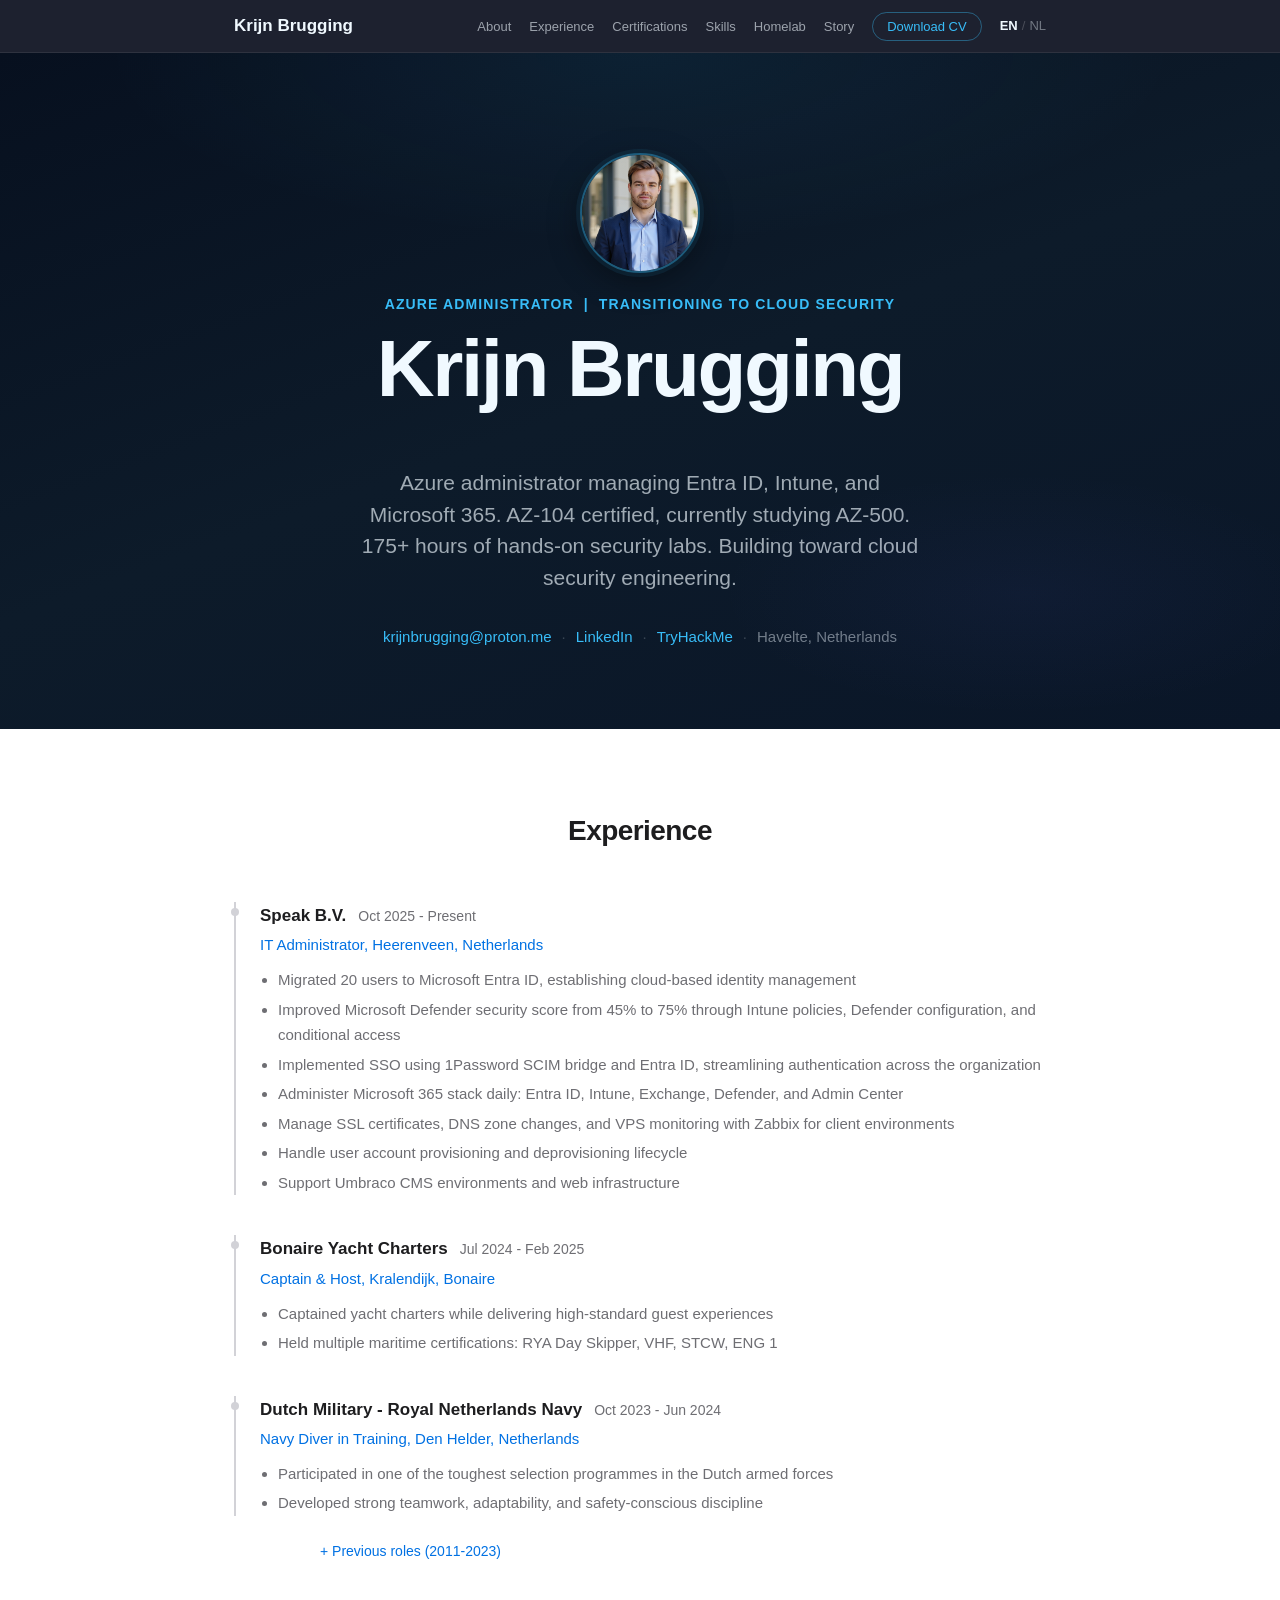
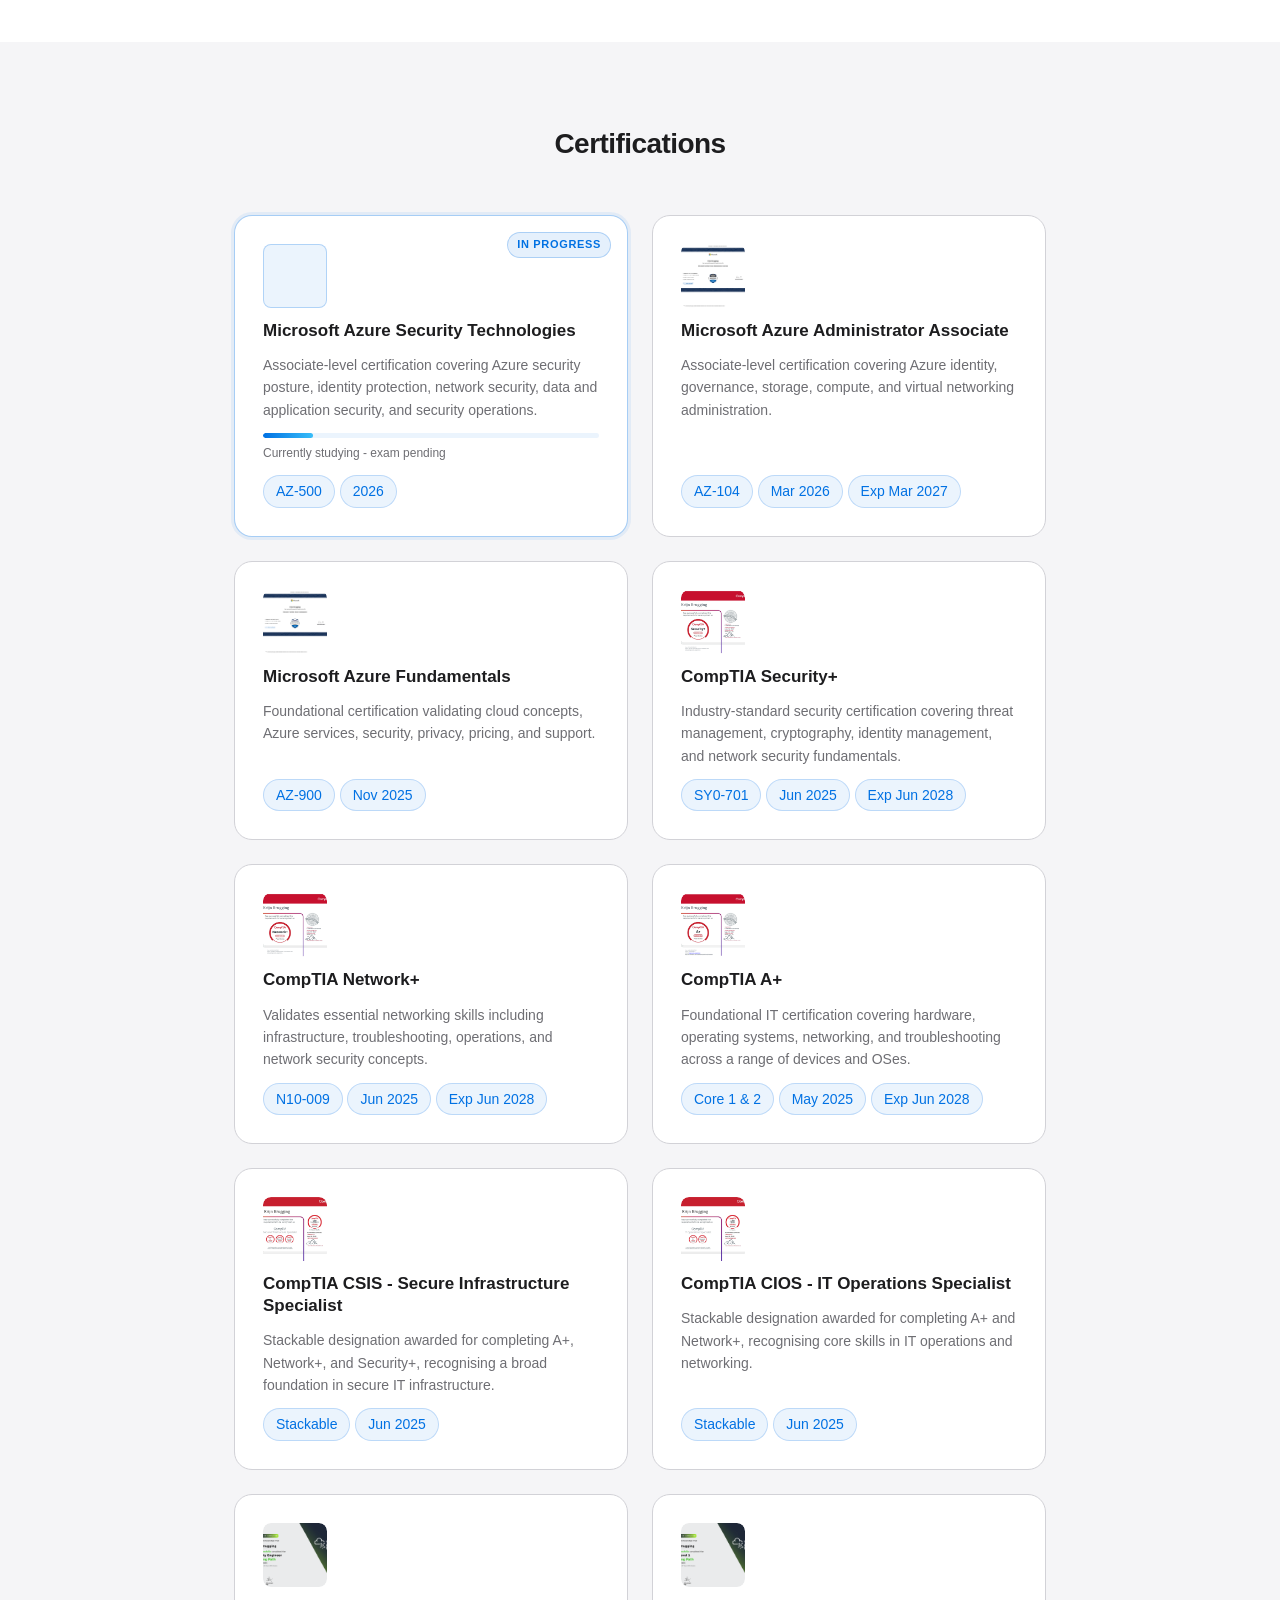
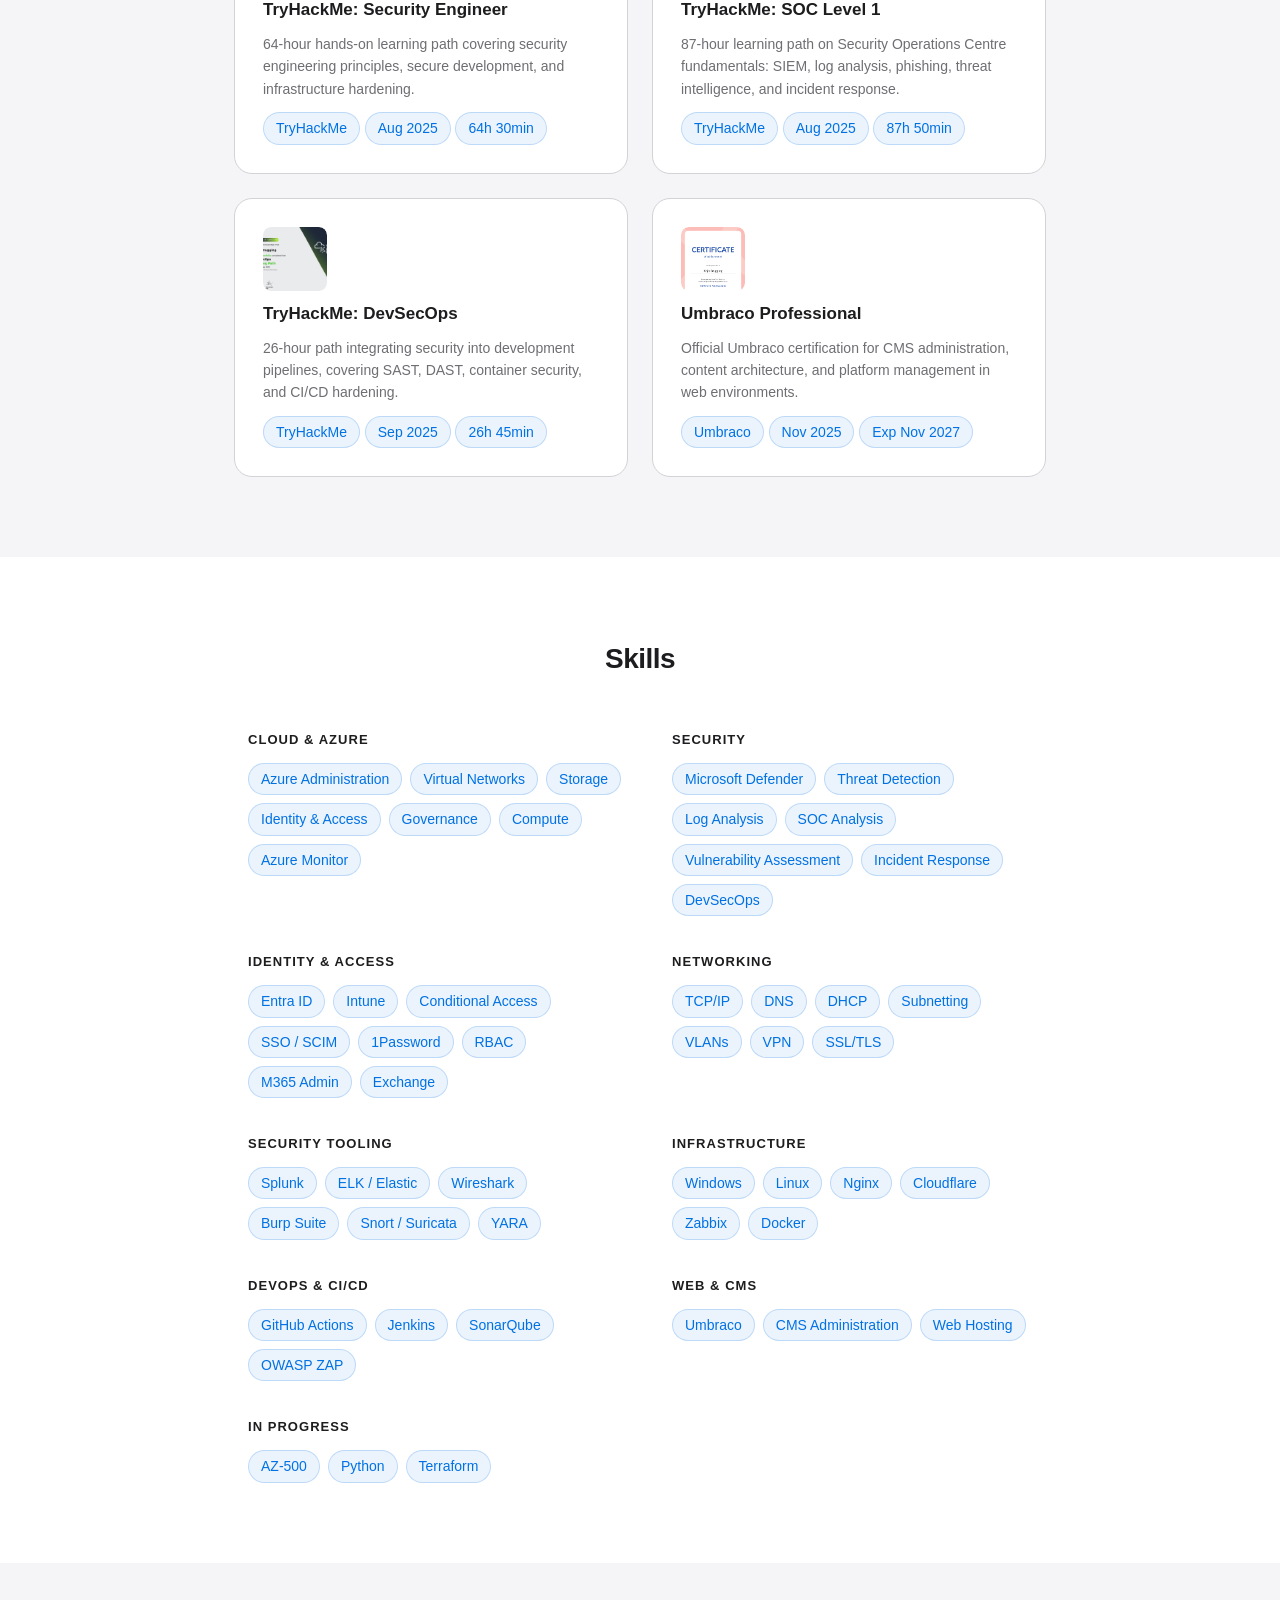
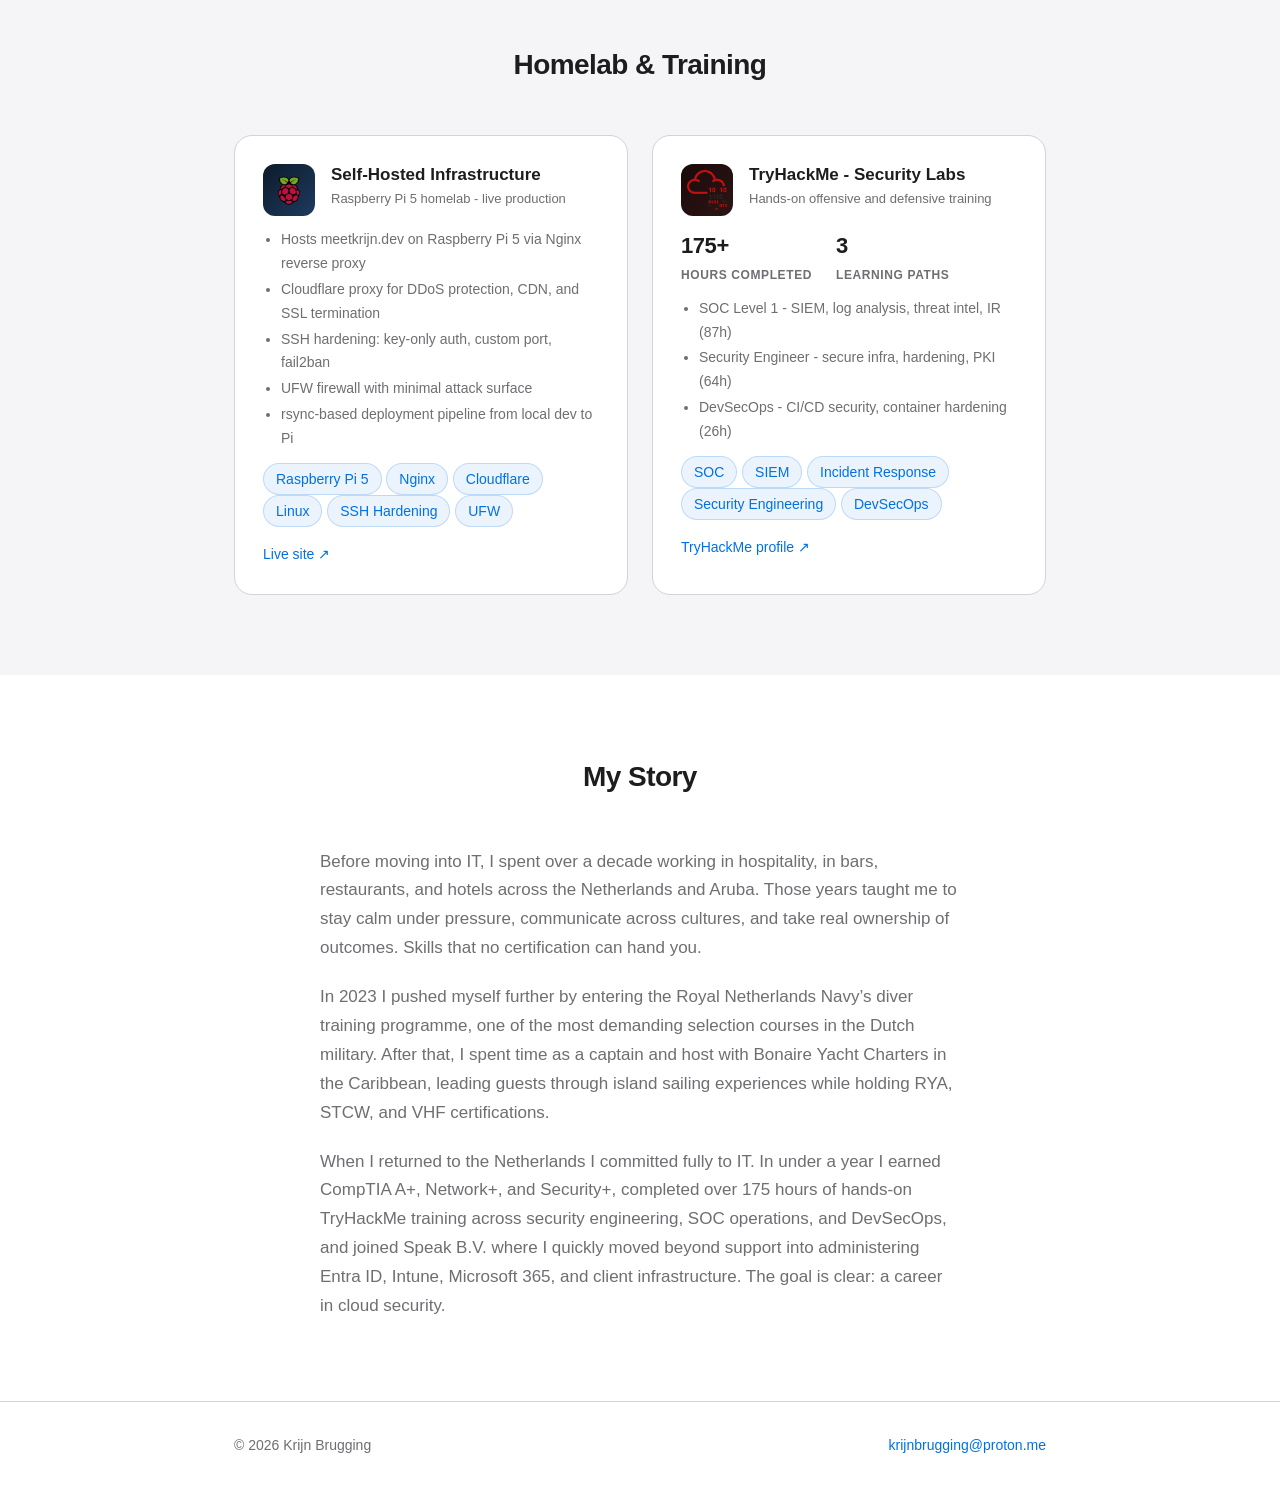
==== commit 679a0774: "fix: nav wrapping, AZ placeholder, TryHackMe and Raspberry Pi logos, CSS cache bust" ====
--- a/index.html
+++ b/index.html
@@ -15,7 +15,7 @@
   <link rel="canonical" href="https://meetkrijn.dev">
 
   <title>Krijn Brugging | Azure Administrator - Transitioning to Cloud Security</title>
-  <link rel="stylesheet" href="style.css?v=4">
+  <link rel="stylesheet" href="style.css?v=5">
 </head>
 <body>
   <header class="site-nav">
@@ -138,7 +138,7 @@
 
         <div class="card in-progress">
           <span class="in-progress-badge">In Progress</span>
-          <div class="cert-thumb-placeholder" aria-hidden="true">AZ</div>
+          <div class="cert-thumb-placeholder" aria-hidden="true"></div>
           <h3 class="card-title">Microsoft Azure Security Technologies</h3>
           <p class="card-desc">
             Associate-level certification covering Azure security posture, identity protection,
@@ -454,7 +454,7 @@
 
         <div class="card">
           <div class="card-header">
-            <div class="card-icon card-icon-pi">&#128421;</div>
+            <div class="card-icon card-icon-pi"><img src="assets/raspberrypi-logo.png" alt="Raspberry Pi" class="card-icon-img"></div>
             <div>
               <h3 class="card-title">Self-Hosted Infrastructure</h3>
               <p class="card-subtitle">Raspberry Pi 5 homelab - live production</p>
@@ -480,7 +480,7 @@
 
         <div class="card">
           <div class="card-header">
-            <div class="card-icon card-icon-thm">&#128737;</div>
+            <div class="card-icon card-icon-thm"><img src="assets/tryhackme-logo.png" alt="TryHackMe" class="card-icon-img"></div>
             <div>
               <h3 class="card-title">TryHackMe - Security Labs</h3>
               <p class="card-subtitle">Hands-on offensive and defensive training</p>
--- a/style.css
+++ b/style.css
@@ -76,6 +76,8 @@
   font-weight: 600;
   font-size: 17px;
   color: #f0f9ff;
+  white-space: nowrap;
+  flex-shrink: 0;
 }
 
 .nav-name:hover {
@@ -86,12 +88,12 @@
 .nav-links {
   display: flex;
   align-items: center;
-  gap: 28px;
+  gap: 18px;
   list-style: none;
 }
 
 .nav-links a {
-  font-size: 14px;
+  font-size: 13px;
   color: rgba(240, 249, 255, 0.6);
   transition: color 0.15s;
 }
@@ -102,13 +104,14 @@
 }
 
 .nav-links .nav-cta {
-  font-size: 14px;
+  font-size: 13px;
   font-weight: 500;
   color: #38bdf8;
   border: 1px solid rgba(56, 189, 248, 0.4);
   padding: 6px 14px;
   border-radius: 980px;
   transition: background 0.15s, color 0.15s;
+  white-space: nowrap;
 }
 
 .nav-lang {
@@ -674,6 +677,14 @@
 
 .card-icon-thm {
   background: linear-gradient(135deg, #1a0a0a, #2d1515);
+  overflow: hidden;
+}
+
+.card-icon-img {
+  width: 100%;
+  height: 100%;
+  object-fit: contain;
+  padding: 6px;
 }
 
 .progress-section {
